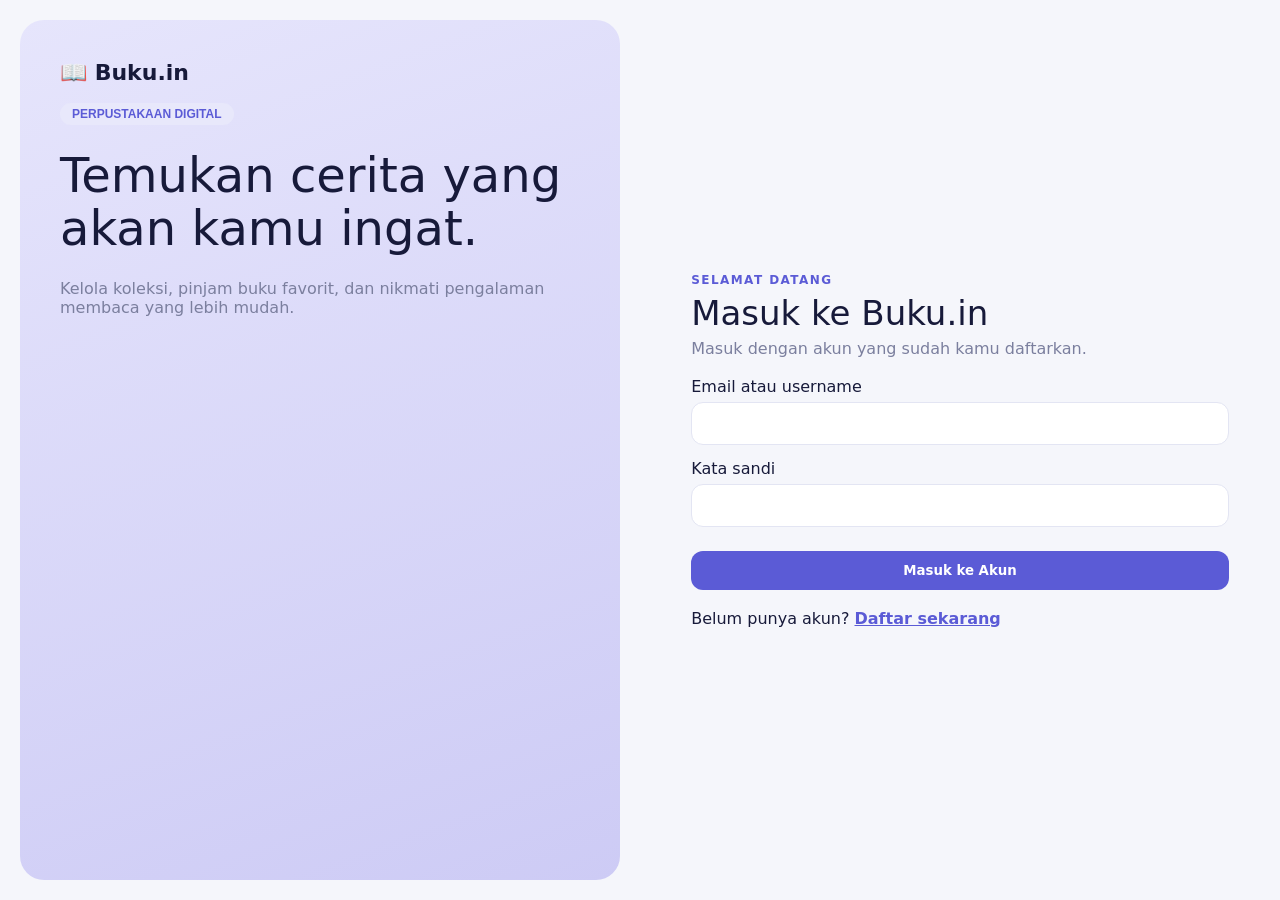
==== admin-buku.html @ d2efcfe5 "Front end pertama Bukuin" ====
<!DOCTYPE html>
<html lang=id>
    <head>
        <meta charset=utf-8>
        <meta name=viewport content='width=device-width,initial-scale=1'>
        <title>Buku.in</title>
        <link rel=stylesheet href=style.css>
    </head>
    <body data-p=admin-buku data-r=pengelola>
        <div id=app></div>
        <script src=app.js></script>
    </body>
    </html>
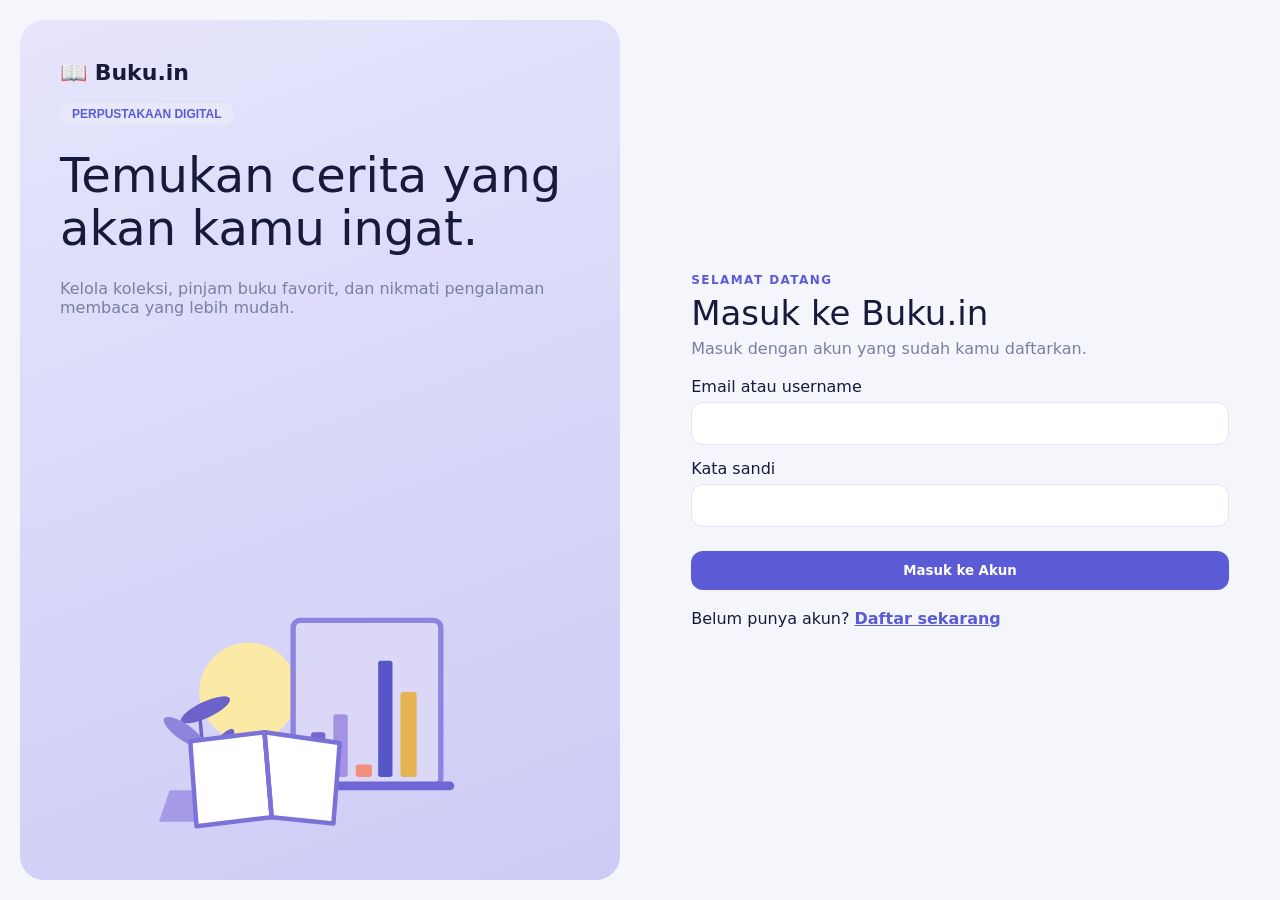
==== commit e3ed3465: "update file project" ====
--- a/admin-buku.html
+++ b/admin-buku.html
@@ -10,4 +10,4 @@
         <div id=app></div>
         <script src=app.js></script>
     </body>
-    </html>
+    </html>
